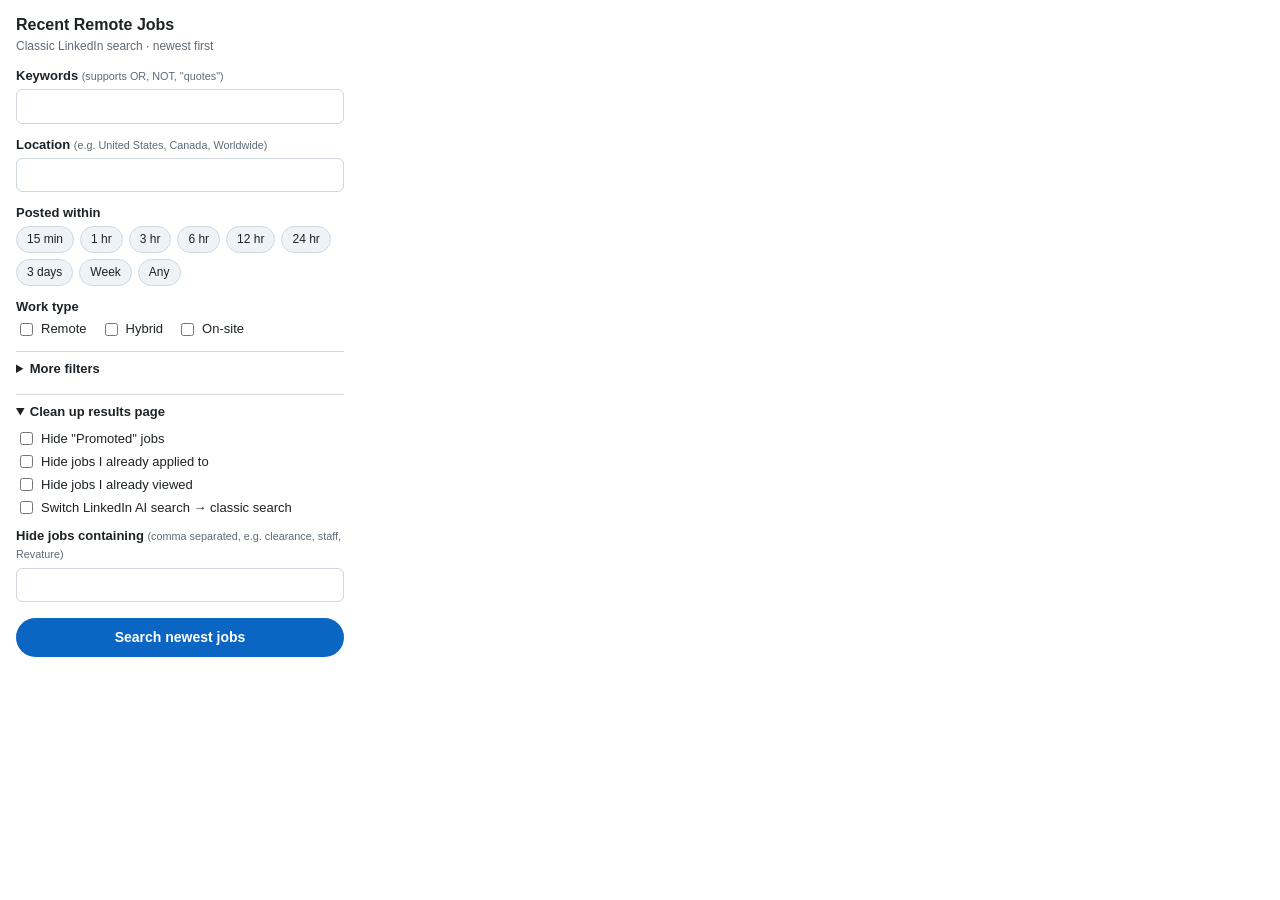
==== extension/popup.html @ fa9c84fb "Add Chrome extension for recent remote LinkedIn job search Opens LinkedIn's classic job search sorte" ====
<!doctype html>
<html>
<head>
  <meta charset="utf-8" />
  <link rel="stylesheet" href="popup.css" />
</head>
<body>
  <header>
    <h1>Recent Remote Jobs</h1>
    <p class="sub">Classic LinkedIn search · newest first</p>
  </header>

  <label class="field">
    <span>Keywords <small>(supports OR, NOT, "quotes")</small></span>
    <input id="keywords" type="text" />
  </label>

  <label class="field">
    <span>Location <small>(e.g. United States, Canada, Worldwide)</small></span>
    <input id="location" type="text" />
  </label>

  <div class="field">
    <span>Posted within</span>
    <div class="chips" id="time">
      <button data-v="900">15 min</button>
      <button data-v="3600">1 hr</button>
      <button data-v="10800">3 hr</button>
      <button data-v="21600">6 hr</button>
      <button data-v="43200">12 hr</button>
      <button data-v="86400">24 hr</button>
      <button data-v="259200">3 days</button>
      <button data-v="604800">Week</button>
      <button data-v="0">Any</button>
    </div>
  </div>

  <div class="field">
    <span>Work type</span>
    <div class="checks">
      <label><input type="checkbox" name="workTypes" value="2" /> Remote</label>
      <label><input type="checkbox" name="workTypes" value="3" /> Hybrid</label>
      <label><input type="checkbox" name="workTypes" value="1" /> On-site</label>
    </div>
  </div>

  <details>
    <summary>More filters</summary>
    <div class="field">
      <span>Experience</span>
      <div class="checks">
        <label><input type="checkbox" name="experience" value="1" /> Internship</label>
        <label><input type="checkbox" name="experience" value="2" /> Entry</label>
        <label><input type="checkbox" name="experience" value="3" /> Associate</label>
        <label><input type="checkbox" name="experience" value="4" /> Mid-Senior</label>
        <label><input type="checkbox" name="experience" value="5" /> Director</label>
      </div>
    </div>
    <div class="field">
      <span>Job type</span>
      <div class="checks">
        <label><input type="checkbox" name="jobTypes" value="F" /> Full-time</label>
        <label><input type="checkbox" name="jobTypes" value="C" /> Contract</label>
        <label><input type="checkbox" name="jobTypes" value="P" /> Part-time</label>
      </div>
    </div>
    <div class="field">
      <div class="checks">
        <label><input type="checkbox" id="easyApply" /> Easy Apply only</label>
      </div>
    </div>
  </details>

  <details open>
    <summary>Clean up results page</summary>
    <div class="checks col">
      <label><input type="checkbox" id="hidePromoted" /> Hide "Promoted" jobs</label>
      <label><input type="checkbox" id="hideApplied" /> Hide jobs I already applied to</label>
      <label><input type="checkbox" id="hideViewed" /> Hide jobs I already viewed</label>
      <label><input type="checkbox" id="redirectAiSearch" /> Switch LinkedIn AI search → classic search</label>
    </div>
    <label class="field">
      <span>Hide jobs containing <small>(comma separated, e.g. clearance, staff, Revature)</small></span>
      <input id="excludeWords" type="text" />
    </label>
  </details>

  <button id="search" class="primary">Search newest jobs</button>
  <p id="status" class="status"></p>

  <script src="shared.js"></script>
  <script src="popup.js"></script>
</body>
</html>
---- extension/popup.css ----
:root {
  --bg: #ffffff;
  --fg: #1d2226;
  --muted: #5e6a75;
  --border: #d0d7de;
  --accent: #0a66c2;
  --accent-fg: #ffffff;
  --chip: #eef3f8;
}
@media (prefers-color-scheme: dark) {
  :root {
    --bg: #1b1f23;
    --fg: #e8eaed;
    --muted: #9aa4ae;
    --border: #3a4148;
    --accent: #70b5f9;
    --accent-fg: #0b1620;
    --chip: #2a3138;
  }
}
* { box-sizing: border-box; }
body {
  width: 360px;
  margin: 0;
  padding: 14px 16px 16px;
  font: 13px/1.4 -apple-system, BlinkMacSystemFont, "Segoe UI", sans-serif;
  background: var(--bg);
  color: var(--fg);
}
h1 { font-size: 16px; margin: 0; }
.sub { margin: 2px 0 12px; color: var(--muted); font-size: 12px; }
.field { display: block; margin-bottom: 12px; }
.field > span { display: block; font-weight: 600; margin-bottom: 4px; }
small { font-weight: 400; color: var(--muted); }
input[type="text"] {
  width: 100%;
  padding: 7px 9px;
  border: 1px solid var(--border);
  border-radius: 6px;
  background: var(--bg);
  color: var(--fg);
  font: inherit;
}
input[type="text"]:focus { outline: 2px solid var(--accent); outline-offset: -1px; }
.chips { display: flex; flex-wrap: wrap; gap: 6px; }
.chips button {
  border: 1px solid var(--border);
  background: var(--chip);
  color: var(--fg);
  border-radius: 999px;
  padding: 4px 10px;
  font: inherit;
  font-size: 12px;
  cursor: pointer;
}
.chips button.active { background: var(--accent); color: var(--accent-fg); border-color: var(--accent); }
.checks { display: flex; flex-wrap: wrap; gap: 4px 14px; }
.checks.col { flex-direction: column; margin-bottom: 10px; }
.checks label { display: flex; align-items: center; gap: 5px; cursor: pointer; }
details { border-top: 1px solid var(--border); padding: 8px 0 0; margin-bottom: 8px; }
summary { cursor: pointer; font-weight: 600; margin-bottom: 8px; }
.primary {
  width: 100%;
  padding: 10px;
  border: 0;
  border-radius: 999px;
  background: var(--accent);
  color: var(--accent-fg);
  font: inherit;
  font-weight: 600;
  font-size: 14px;
  cursor: pointer;
  margin-top: 4px;
}
.primary:hover { filter: brightness(1.08); }
.status { min-height: 1em; margin: 8px 0 0; color: var(--muted); font-size: 12px; text-align: center; }
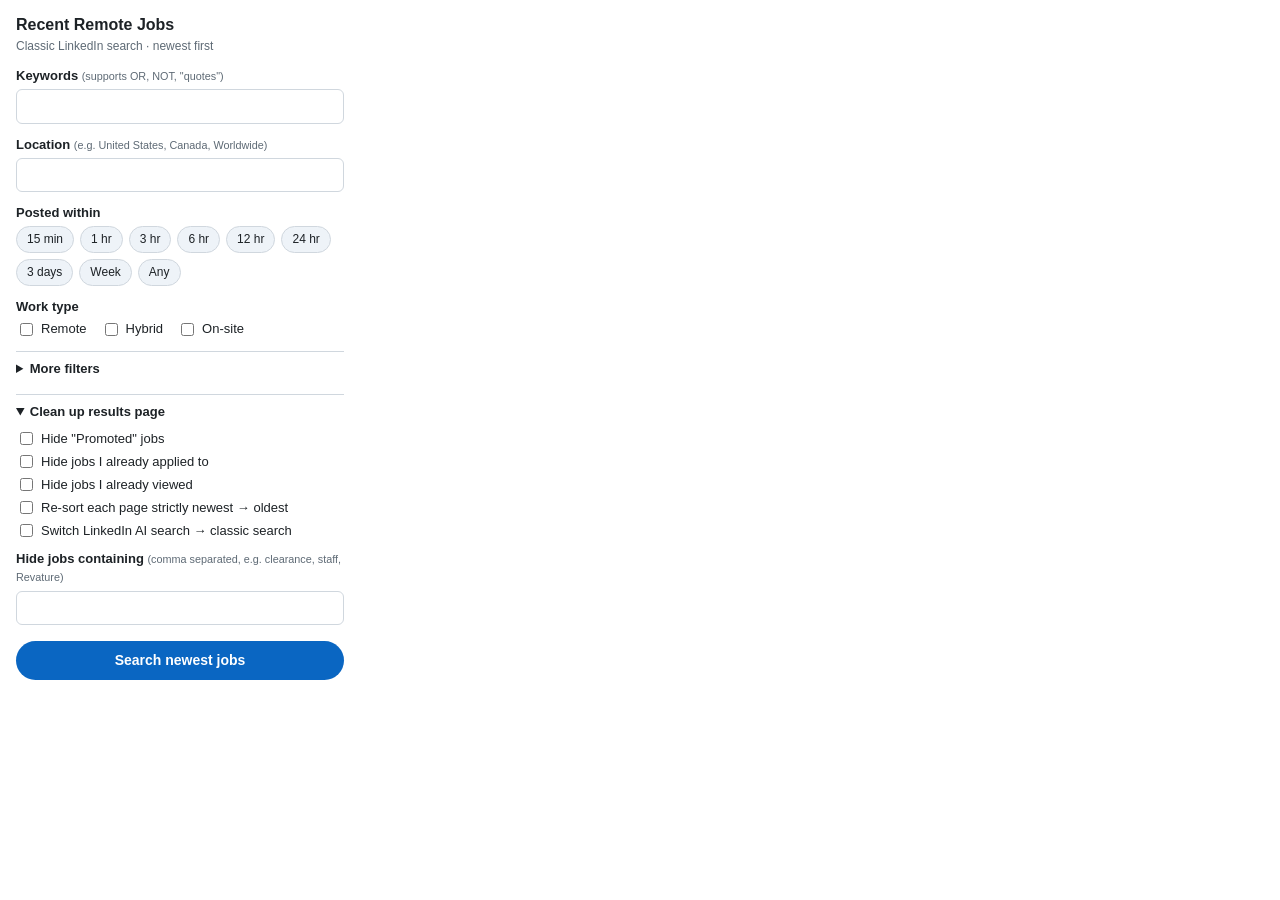
==== commit d4cbf210: "Re-sort LinkedIn job results strictly newest first LinkedIn's "Most recent" sort mixes in promoted a" ====
--- a/extension/popup.html
+++ b/extension/popup.html
@@ -77,6 +77,7 @@
       <label><input type="checkbox" id="hidePromoted" /> Hide "Promoted" jobs</label>
       <label><input type="checkbox" id="hideApplied" /> Hide jobs I already applied to</label>
       <label><input type="checkbox" id="hideViewed" /> Hide jobs I already viewed</label>
+      <label><input type="checkbox" id="sortByTime" /> Re-sort each page strictly newest → oldest</label>
       <label><input type="checkbox" id="redirectAiSearch" /> Switch LinkedIn AI search → classic search</label>
     </div>
     <label class="field">
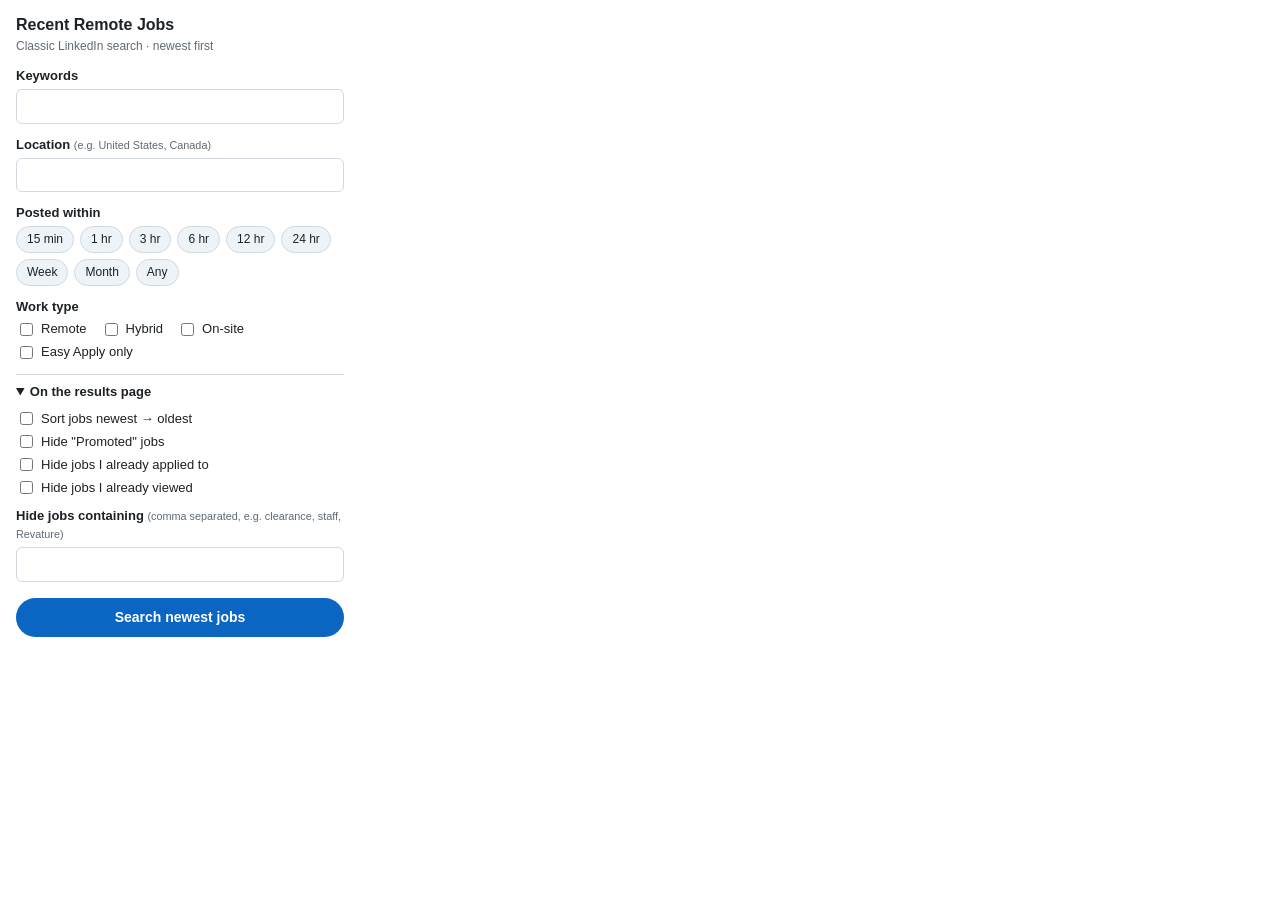
==== commit ba688d1e: "Keep LinkedIn on classic search and sort all pages newest first LinkedIn redirects job searches to i" ====
--- a/extension/popup.html
+++ b/extension/popup.html
@@ -11,12 +11,12 @@
   </header>
 
   <label class="field">
-    <span>Keywords <small>(supports OR, NOT, "quotes")</small></span>
+    <span>Keywords</span>
     <input id="keywords" type="text" />
   </label>
 
   <label class="field">
-    <span>Location <small>(e.g. United States, Canada, Worldwide)</small></span>
+    <span>Location <small>(e.g. United States, Canada)</small></span>
     <input id="location" type="text" />
   </label>
 
@@ -29,8 +29,8 @@
       <button data-v="21600">6 hr</button>
       <button data-v="43200">12 hr</button>
       <button data-v="86400">24 hr</button>
-      <button data-v="259200">3 days</button>
       <button data-v="604800">Week</button>
+      <button data-v="2592000">Month</button>
       <button data-v="0">Any</button>
     </div>
   </div>
@@ -41,44 +41,17 @@
       <label><input type="checkbox" name="workTypes" value="2" /> Remote</label>
       <label><input type="checkbox" name="workTypes" value="3" /> Hybrid</label>
       <label><input type="checkbox" name="workTypes" value="1" /> On-site</label>
+      <label><input type="checkbox" id="easyApply" /> Easy Apply only</label>
     </div>
   </div>
 
-  <details>
-    <summary>More filters</summary>
-    <div class="field">
-      <span>Experience</span>
-      <div class="checks">
-        <label><input type="checkbox" name="experience" value="1" /> Internship</label>
-        <label><input type="checkbox" name="experience" value="2" /> Entry</label>
-        <label><input type="checkbox" name="experience" value="3" /> Associate</label>
-        <label><input type="checkbox" name="experience" value="4" /> Mid-Senior</label>
-        <label><input type="checkbox" name="experience" value="5" /> Director</label>
-      </div>
-    </div>
-    <div class="field">
-      <span>Job type</span>
-      <div class="checks">
-        <label><input type="checkbox" name="jobTypes" value="F" /> Full-time</label>
-        <label><input type="checkbox" name="jobTypes" value="C" /> Contract</label>
-        <label><input type="checkbox" name="jobTypes" value="P" /> Part-time</label>
-      </div>
-    </div>
-    <div class="field">
-      <div class="checks">
-        <label><input type="checkbox" id="easyApply" /> Easy Apply only</label>
-      </div>
-    </div>
-  </details>
-
   <details open>
-    <summary>Clean up results page</summary>
+    <summary>On the results page</summary>
     <div class="checks col">
+      <label><input type="checkbox" id="sortByTime" /> Sort jobs newest → oldest</label>
       <label><input type="checkbox" id="hidePromoted" /> Hide "Promoted" jobs</label>
       <label><input type="checkbox" id="hideApplied" /> Hide jobs I already applied to</label>
       <label><input type="checkbox" id="hideViewed" /> Hide jobs I already viewed</label>
-      <label><input type="checkbox" id="sortByTime" /> Re-sort each page strictly newest → oldest</label>
-      <label><input type="checkbox" id="redirectAiSearch" /> Switch LinkedIn AI search → classic search</label>
     </div>
     <label class="field">
       <span>Hide jobs containing <small>(comma separated, e.g. clearance, staff, Revature)</small></span>
